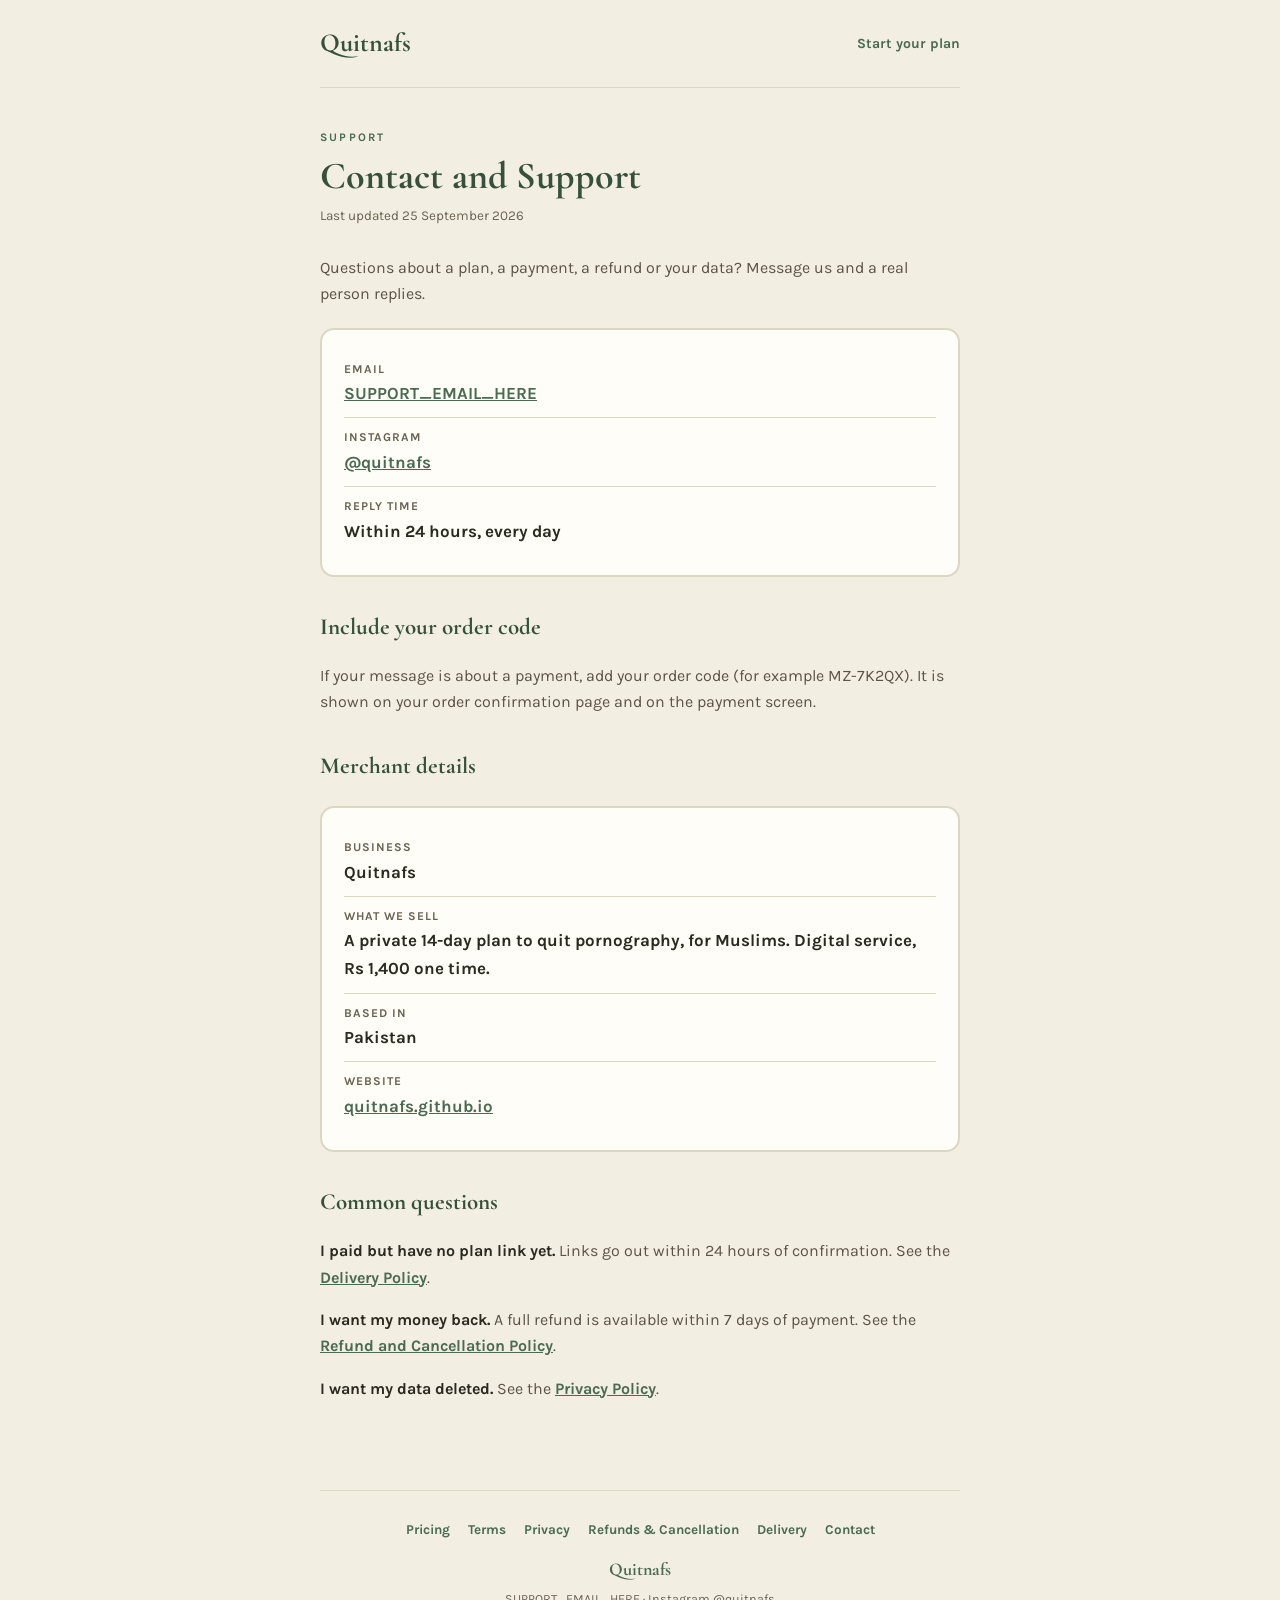
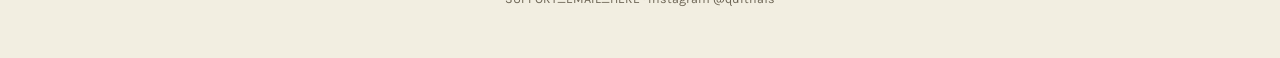
==== contact.html @ 27fc27ad "Add Safepay checkout, order confirmation, pricing, policy and contact pages Co-Authored-By: Claude O" ====
<!DOCTYPE html>
<html lang="en">
<head>
<meta charset="UTF-8">
<meta name="viewport" content="width=device-width, initial-scale=1.0">
<title>Contact and Support · Quitnafs</title>
<meta name="description" content="How to reach Quitnafs support.">
<link rel="canonical" href="https://quitnafs.github.io/contact.html">
<link rel="preconnect" href="https://fonts.googleapis.com">
<link rel="preconnect" href="https://fonts.gstatic.com" crossorigin>
<link href="https://fonts.googleapis.com/css2?family=Cormorant+Garamond:wght@600;700&family=Karla:wght@400;600;700&display=swap" rel="stylesheet">
<link rel="stylesheet" href="legal.css">
</head>
<body>
<div class="wrap">
  <header class="top"><a class="brand" href="./">Quitnafs</a><a class="back" href="./#cta-section">Start your plan</a></header>
  <main class="doc">
    <div class="kicker">Support</div>
    <h1>Contact and Support</h1>
    <p class="updated">Last updated 25 September 2026</p>

    <p>Questions about a plan, a payment, a refund or your data? Message us and a real person replies.</p>
    <div class="card">
      <div class="row"><span>Email</span><b><a href="mailto:SUPPORT_EMAIL_HERE">SUPPORT_EMAIL_HERE</a></b></div>
      <div class="row"><span>Instagram</span><b><a href="https://instagram.com/quitnafs" target="_blank" rel="noopener">@quitnafs</a></b></div>
      <div class="row"><span>Reply time</span><b>Within 24 hours, every day</b></div>
    </div>

    <h2>Include your order code</h2>
    <p>If your message is about a payment, add your order code (for example MZ-7K2QX). It is shown on your order confirmation page and on the payment screen.</p>

    <h2>Merchant details</h2>
    <div class="card">
      <div class="row"><span>Business</span><b>Quitnafs</b></div>
      <div class="row"><span>What we sell</span><b>A private 14-day plan to quit pornography, for Muslims. Digital service, Rs 1,400 one time.</b></div>
      <div class="row"><span>Based in</span><b>Pakistan</b></div>
      <div class="row"><span>Website</span><b><a href="https://quitnafs.github.io/">quitnafs.github.io</a></b></div>
    </div>

    <h2>Common questions</h2>
    <p><strong>I paid but have no plan link yet.</strong> Links go out within 24 hours of confirmation. See the <a href="delivery.html">Delivery Policy</a>.</p>
    <p><strong>I want my money back.</strong> A full refund is available within 7 days of payment. See the <a href="refund.html">Refund and Cancellation Policy</a>.</p>
    <p><strong>I want my data deleted.</strong> See the <a href="privacy.html">Privacy Policy</a>.</p>
  </main>
  <footer class="site">
    <nav>
      <a href="./#pricing-section">Pricing</a>
      <a href="terms.html">Terms</a>
      <a href="privacy.html">Privacy</a>
      <a href="refund.html">Refunds &amp; Cancellation</a>
      <a href="delivery.html">Delivery</a>
      <a href="contact.html">Contact</a>
    </nav>
    <div class="w">Quitnafs</div>
    <div class="h">SUPPORT_EMAIL_HERE · Instagram @quitnafs</div>
  </footer>
</div>
</body>
</html>
---- legal.css ----
/* Shared styles for the policy, contact and order pages. Same Sage Botanical tokens as index.html. */
:root {
  color-scheme: light only;
  --sage: #4A6B52; --deep: #35503B; --tint: #8FA890; --terracotta: #C77B4D;
  --cream: #F2EEE1; --card: #FFFDF7; --ink: #2A2A20; --text2: #5c5347; --text3: #6b6353; --hairline: #ddd6c2;
}
* { box-sizing: border-box; }
html, body { margin: 0; padding: 0; }
body { background: var(--cream); color: var(--ink); font-family: 'Karla', sans-serif; line-height: 1.65; }
.wrap { max-width: 680px; margin: 0 auto; padding: 0 20px; }
.top { display: flex; justify-content: space-between; align-items: center; padding: 22px 0; border-bottom: 1px solid var(--hairline); }
.top a.brand { font-family: 'Cormorant Garamond', serif; font-weight: 700; font-size: 26px; color: var(--deep); text-decoration: none; }
.top a.back { font-weight: 700; font-size: 14px; color: var(--sage); text-decoration: none; }
.doc { padding: 40px 0 24px; }
.doc .kicker { font-weight: 700; font-size: 11.5px; letter-spacing: 2.2px; text-transform: uppercase; color: var(--sage); }
.doc h1 { font-family: 'Cormorant Garamond', serif; font-weight: 700; font-size: 38px; line-height: 1.15; color: var(--deep); margin: 8px 0 6px; }
.doc .updated { font-size: 13.5px; color: var(--text3); margin: 0 0 28px; }
.doc h2 { font-family: 'Cormorant Garamond', serif; font-weight: 700; font-size: 23px; color: var(--deep); margin: 32px 0 8px; }
.doc p, .doc li { font-size: 16px; color: var(--text2); }
.doc ul { padding-left: 20px; }
.doc li { margin-bottom: 6px; }
.doc a { color: var(--sage); font-weight: 700; }
.doc strong { color: var(--ink); }
.card { background: var(--card); border: 2px solid var(--hairline); border-radius: 14px; padding: 20px 22px; margin: 20px 0; }
.card .row { padding: 10px 0; border-bottom: 1px solid var(--hairline); }
.card .row:last-child { border-bottom: none; }
.card .row span { display: block; font-size: 12px; letter-spacing: 1px; text-transform: uppercase; font-weight: 700; color: var(--text3); }
.card .row b { display: block; font-size: 17px; color: var(--ink); overflow-wrap: anywhere; }
.card .row b a { color: var(--sage); }
.btn { display: inline-block; background: var(--sage); color: var(--card); text-decoration: none; font-weight: 700; font-size: 15px;
  padding: 14px 32px; border-radius: 999px; border: 2px solid var(--sage); cursor: pointer; font-family: 'Karla', sans-serif; }
.btn:hover { background: var(--deep); border-color: var(--deep); }
[hidden] { display: none !important; }
footer.site { border-top: 1px solid var(--hairline); margin-top: 48px; padding: 28px 0 48px; text-align: center; }
footer.site nav { display: flex; flex-wrap: wrap; justify-content: center; gap: 8px 18px; margin-bottom: 14px; }
footer.site nav a { font-size: 13.5px; font-weight: 700; color: var(--sage); text-decoration: none; }
footer.site .w { font-family: 'Cormorant Garamond', serif; font-weight: 700; font-size: 18px; color: var(--sage); }
footer.site .h { font-size: 12.5px; color: var(--text3); margin-top: 4px; }
@media (max-width: 480px) { .doc h1 { font-size: 31px; } }
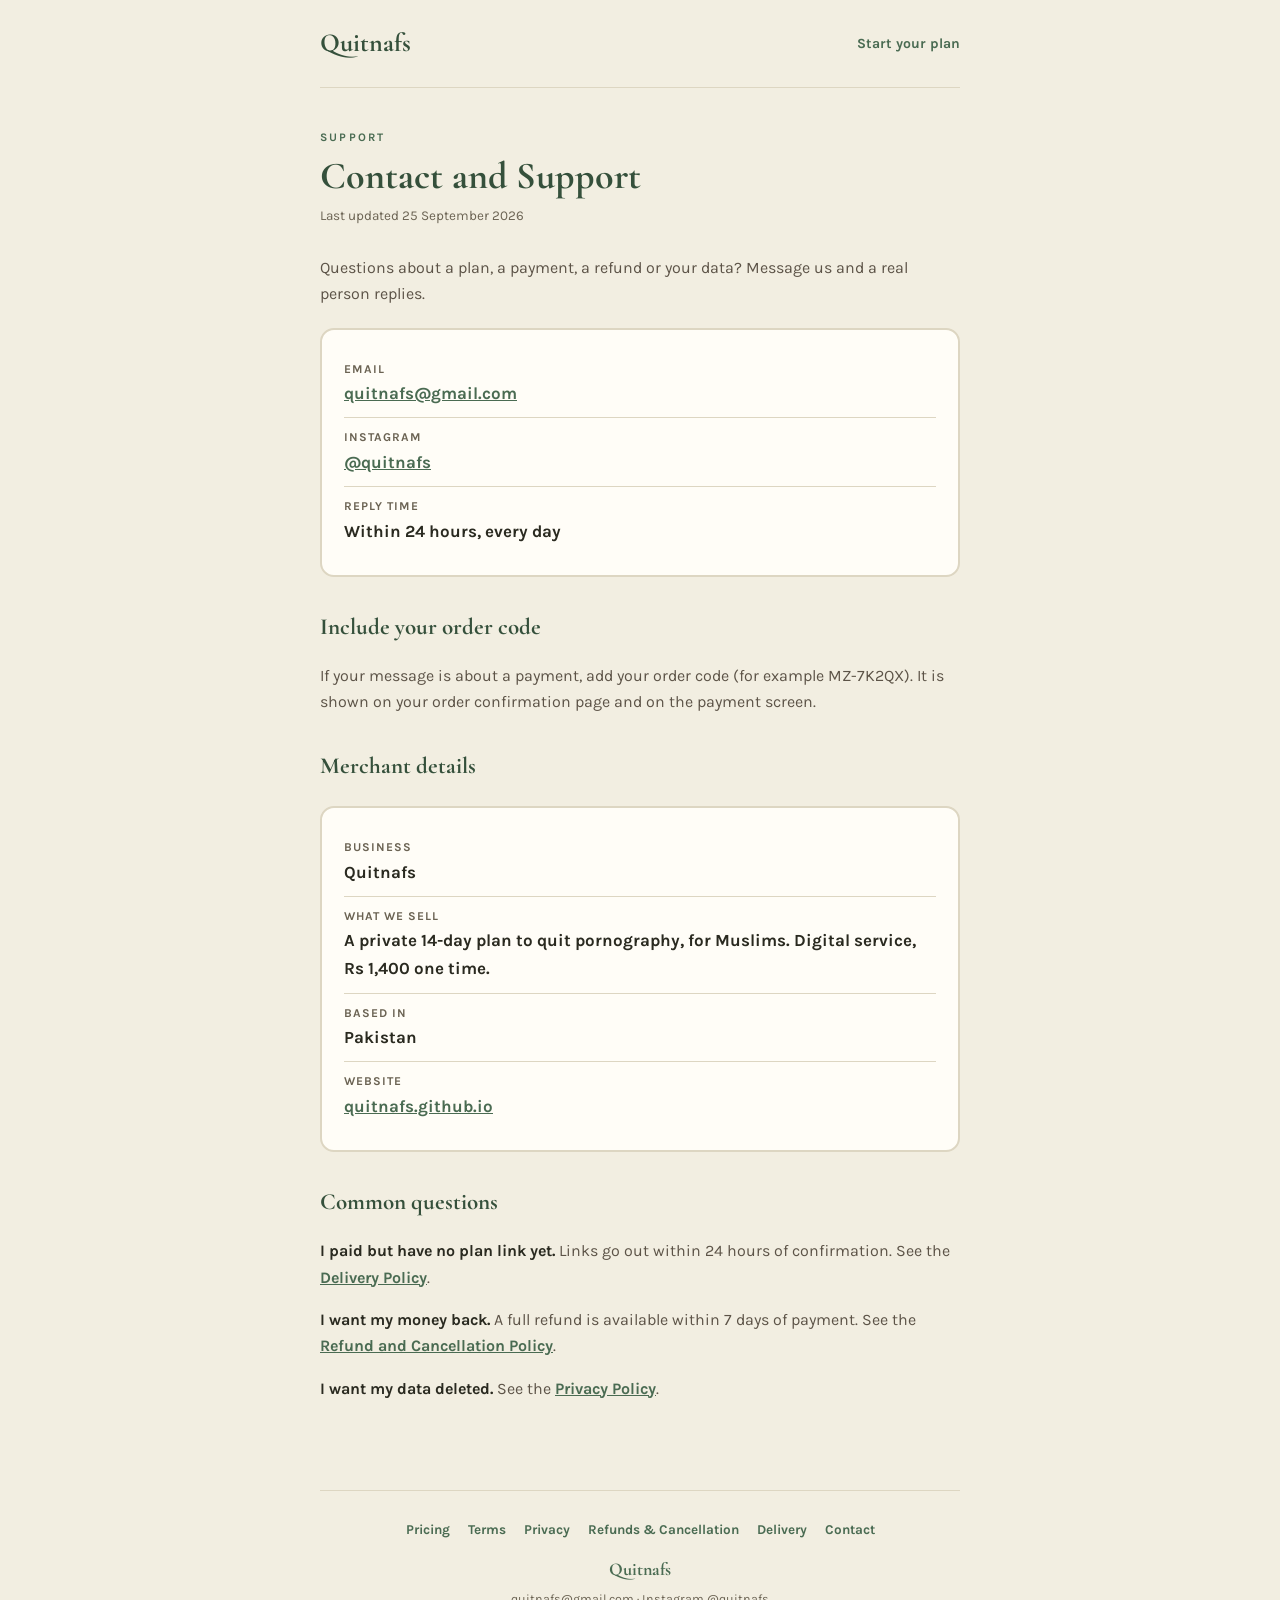
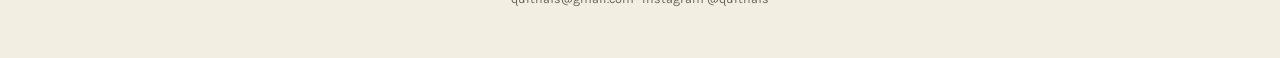
==== commit 17b3841b: "Set support email to quitnafs@gmail.com Co-Authored-By: Claude Opus 5.5 <noreply@anthropic.com>" ====
--- a/contact.html
+++ b/contact.html
@@ -21,7 +21,7 @@
 
     <p>Questions about a plan, a payment, a refund or your data? Message us and a real person replies.</p>
     <div class="card">
-      <div class="row"><span>Email</span><b><a href="mailto:SUPPORT_EMAIL_HERE">SUPPORT_EMAIL_HERE</a></b></div>
+      <div class="row"><span>Email</span><b><a href="mailto:quitnafs@gmail.com">quitnafs@gmail.com</a></b></div>
       <div class="row"><span>Instagram</span><b><a href="https://instagram.com/quitnafs" target="_blank" rel="noopener">@quitnafs</a></b></div>
       <div class="row"><span>Reply time</span><b>Within 24 hours, every day</b></div>
     </div>
@@ -52,7 +52,7 @@
       <a href="contact.html">Contact</a>
     </nav>
     <div class="w">Quitnafs</div>
-    <div class="h">SUPPORT_EMAIL_HERE · Instagram @quitnafs</div>
+    <div class="h">quitnafs@gmail.com · Instagram @quitnafs</div>
   </footer>
 </div>
 </body>
